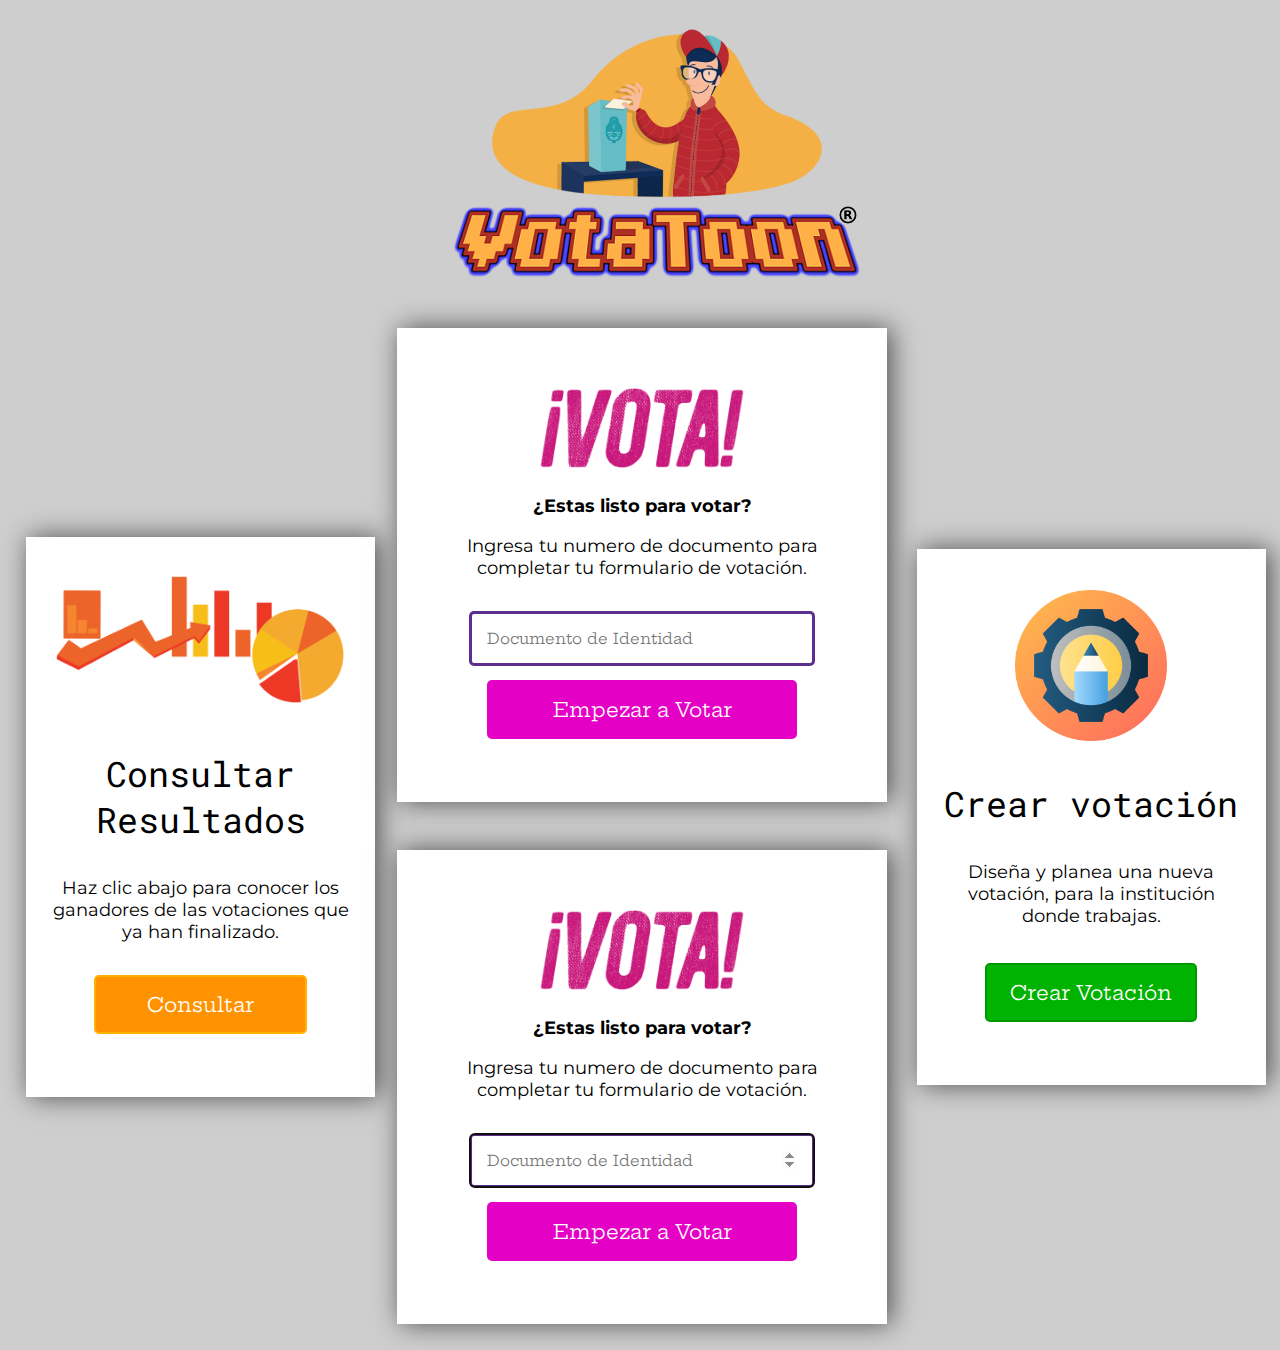
==== index.html @ 3b451fb2 "Update index.html" ====
<!DOCTYPE html>
<html>
<head>
	<meta charset="UTF-8"/>
	<title>VotaToon</title>
	<link rel="stylesheet" type="text/css" href="estilos.css">
</head>
<body class="bodyStyle">
<div align="center">
<img src="imagenes/headerLastR.png" id="header" align="center">
</div>
<div>
	<table id="home">
		<tr id="general">
			<td id="left">
				<table id="estiloSombra" align="center">
					<tr id="general" align="center">
						<td id="general">
							<center><img src="imagenes/resultado.png" id="resultado"></center>
							<p id="titulos">Consultar Resultados</p>
							<p id="textos">Haz clic abajo para conocer los ganadores de las votaciones que ya han finalizado.</p>
						</td>
					</tr>
					<form method="post">
					
					<tr id="general" align="center">
						<td id="general">
							<input type="submit" name="" value="Consultar" id="submit1">

						</td>
					</tr>
					<tr>
						<td>
							<br>
							<br>
						</td>
					</tr>
					</form>
				</table>				
			</td>

			<td id="central">
				<table id="estiloSombra" align="center">
					<tr id="general" align="center">
						<td id="general">
							<br>
							<br>
							<img src="imagenes/votar.png" id="center">
						</td>
					</tr>
					<br>
					<tr id="general" align="center">
						<td id="generalPadding">
							<p id="textos"><b>¿Estas listo para votar?</b></p>
							<p id="textos">Ingresa tu numero de documento para completar tu formulario de votación.</p>
						</td>
					</tr>
					<form method="post">
					<tr id="general" align="center">
						<td id="general">
							<input type="number" name="documento" placeholder="Documento de Identidad" required="true" id="texto">

						</td>
					</tr>
					<tr id="general" align="center">
						<td id="general">
							<input type="submit" name="" value="Empezar a Votar" id="submit">
						</td>
					</tr>
					<tr>
						<td>
							<br>
							<br>
						</td>
					</tr>
					</form>
				</table>
				<table id="estiloSombra" align="center">
					<tr id="general" align="center">
						<td id="general">
							<br>
							<br>
							<img src="imagenes/votar.png" id="center">
						</td>
					</tr>
					<br>
					<tr id="general" align="center">
						<td id="generalPadding">
							<p id="textos"><b>¿Estas listo para votar?</b></p>
							<p id="textos">Ingresa tu numero de documento para completar tu formulario de votación.</p>
						</td>
					</tr>
					<form method="post">
					<tr id="general" align="center">
						<td id="general">
							<input type="number" name="documento" placeholder="Documento de Identidad" required="true" id="texto" autofocus="true">
							
						</td>
					</tr>
					<tr id="general" align="center">
						<td id="general">
							<input type="submit" name="" value="Empezar a Votar" id="submit">
						</td>
					</tr>
					<tr>
						<td>
							<br>
							<br>
						</td>
					</tr>
					</form>
				</table>
			</td>
			<td id="right">
				<table id="estiloSombra" align="center">
					<tr id="general" align="center">
						<td id="general">
							<br>
							<center><img src="imagenes/crear.png" id="crear"></center>
							<p id="titulos">Crear votación</p>
							<p id="textos">Diseña y planea una nueva votación, para la institución donde trabajas.</p>
						</td>
					</tr>
					<tr id="general" align="center">
						<td id="general">
							
						</td>
					</tr>
					<form method="post">
					<tr id="general" align="center">
						<td id="general">
							<input type="submit" name="" value="Crear Votación" id="submit2">
						</td>
					</tr>
					<tr>
						<td>
							<br>
							<br>
						</td>
					</tr>
					</form>
				</table>
			</td>
		</tr>
	</table>
</div>

</body>
</html>

<!--

// https://www.color-hex.com/color-palette/84440
// https://www.color-hex.com/color-palette/84439

-->
---- estilos.css ----
@import url('https://fonts.googleapis.com/css?family=Hepta+Slab&display=swap');
@import url('https://fonts.googleapis.com/css?family=Source+Sans+Pro&display=swap');
@import url('https://fonts.googleapis.com/css?family=Montserrat&display=swap');
@import url('https://fonts.googleapis.com/css?family=Roboto+Mono&display=swap');

.bodyStyle {
  background-color: #cecece; 
}

.botoncontacto
{background-image: url(imagenes/votar.png); width: 100%; height: 100%; border-width: 0}

table#estiloSombra {
  width: 95%;
	align-content: center;
  padding: 20px;
  margin: 15px;
  background-color: white;

	-webkit-box-shadow: 4px 0px 25px 0px rgba(0,0,0,0.62);
	-moz-box-shadow: 4px 0px 25px 0px rgba(0,0,0,0.62);
	box-shadow: 4px 0px 25px 0px rgba(0,0,0,0.62);
}

table#home {
  width: 100%;
}

img#header {
  width: 40%;
}

img#crear {
  width: 50%;
}

img#center {
  width: 50%;
}

img#resultado {
  width: 100%;
}

tr#general {
  width: 95%;
}

td#central {
  width: 35%;
}

td#left {
  width: 25%;
}

td#right {
  width: 25%;
}

//Grid 
.item1 { grid-area: header; }
.item2 { grid-area: menu; }
.item3 { grid-area: main; }
.item4 { grid-area: right; }
.item5 { grid-area: footer; }

.grid-container {
  display: grid;
  grid-template-areas:
    'header header header header header header'
    'main main main main right right'
    'menu footer footer footer footer footer';
  grid-gap: 10px;
  background-color: #2196F3;
  padding: 10px;
}

.grid-container > div {
  background-color: rgba(255, 255, 255, 0.8);
  text-align: center;
  padding: 20px 0;
  font-size: 30px;
}

p#textos {
  font-family: 'Montserrat', sans-serif;
  font-size: 18px;
}

p#titulos {
  font-family: 'Roboto Mono', monospace;
  font-size: 35px;
}

input#texto {
    margin-top: 10px;
    padding: 15px;
    width: 70%;
    font-size: 15px;
    font-family: 'Hepta Slab', serif;
    border: 3px solid #5b2e90;
    border-radius: 5px;
}

input#submit {
    margin-top: 10px;
    padding: 15px;
    width: 70%;
    font-size: 20px;
    font-family: 'Hepta Slab', serif;
    background-color: #e500c5;
    border: 2px solid #e500c5;
    border-radius: 5px;
    border-radius: 5px;
    color: white;
    
    
}

input#submit:hover {
    margin-top: 10px;
    padding: 15px;
    width: 70%;
    font-size: 20px;
    font-family: 'Hepta Slab', serif;
    border: 2px solid #e500c5;
    border-radius: 5px;
    border-radius: 5px;
    border: 2px solid #cc00af;
    background-color: #cc00af;
    
    color: white;
    
}

input#submit1 {
    margin-top: 10px;
    padding: 15px;
    width: 70%;
    font-size: 20px;
    font-family: 'Hepta Slab', serif;
    background-color: #ff9200;
    border: 2px solid #ff9200;
    border-radius: 5px;
    border-radius: 5px;
    border: 2px solid #ffb200;
    color: white;
    
    
}

input#submit1:hover {
    margin-top: 10px;
    padding: 15px;
    width: 70%;
    font-size: 20px;
    font-family: 'Hepta Slab', serif;
    border: 2px solid #ff9200;
    border-radius: 5px;
    border-radius: 5px;
    border: 2px solid #ffb200;
    background-color: #ffb200;
    color: white;
    
}

input#submit2 {
    margin-top: 10px;
    padding: 15px;
    width: 70%;
    font-size: 20px;
    font-family: 'Hepta Slab', serif;
    background-color: #00b300;
    border: 2px solid #00b300;
    border-radius: 5px;
    border-radius: 5px;
    border: 2px solid #009a00;
    color: white;
    
    
}

input#submit2:hover {
    margin-top: 10px;
    padding: 15px;
    width: 70%;
    font-size: 20px;
    font-family: 'Hepta Slab', serif;
    border: 2px solid #00b300;
    border-radius: 5px;
    border-radius: 5px;
    border: 2px solid #009a00;
    background-color: #009a00;
    color: white;
    
}

#ff9200
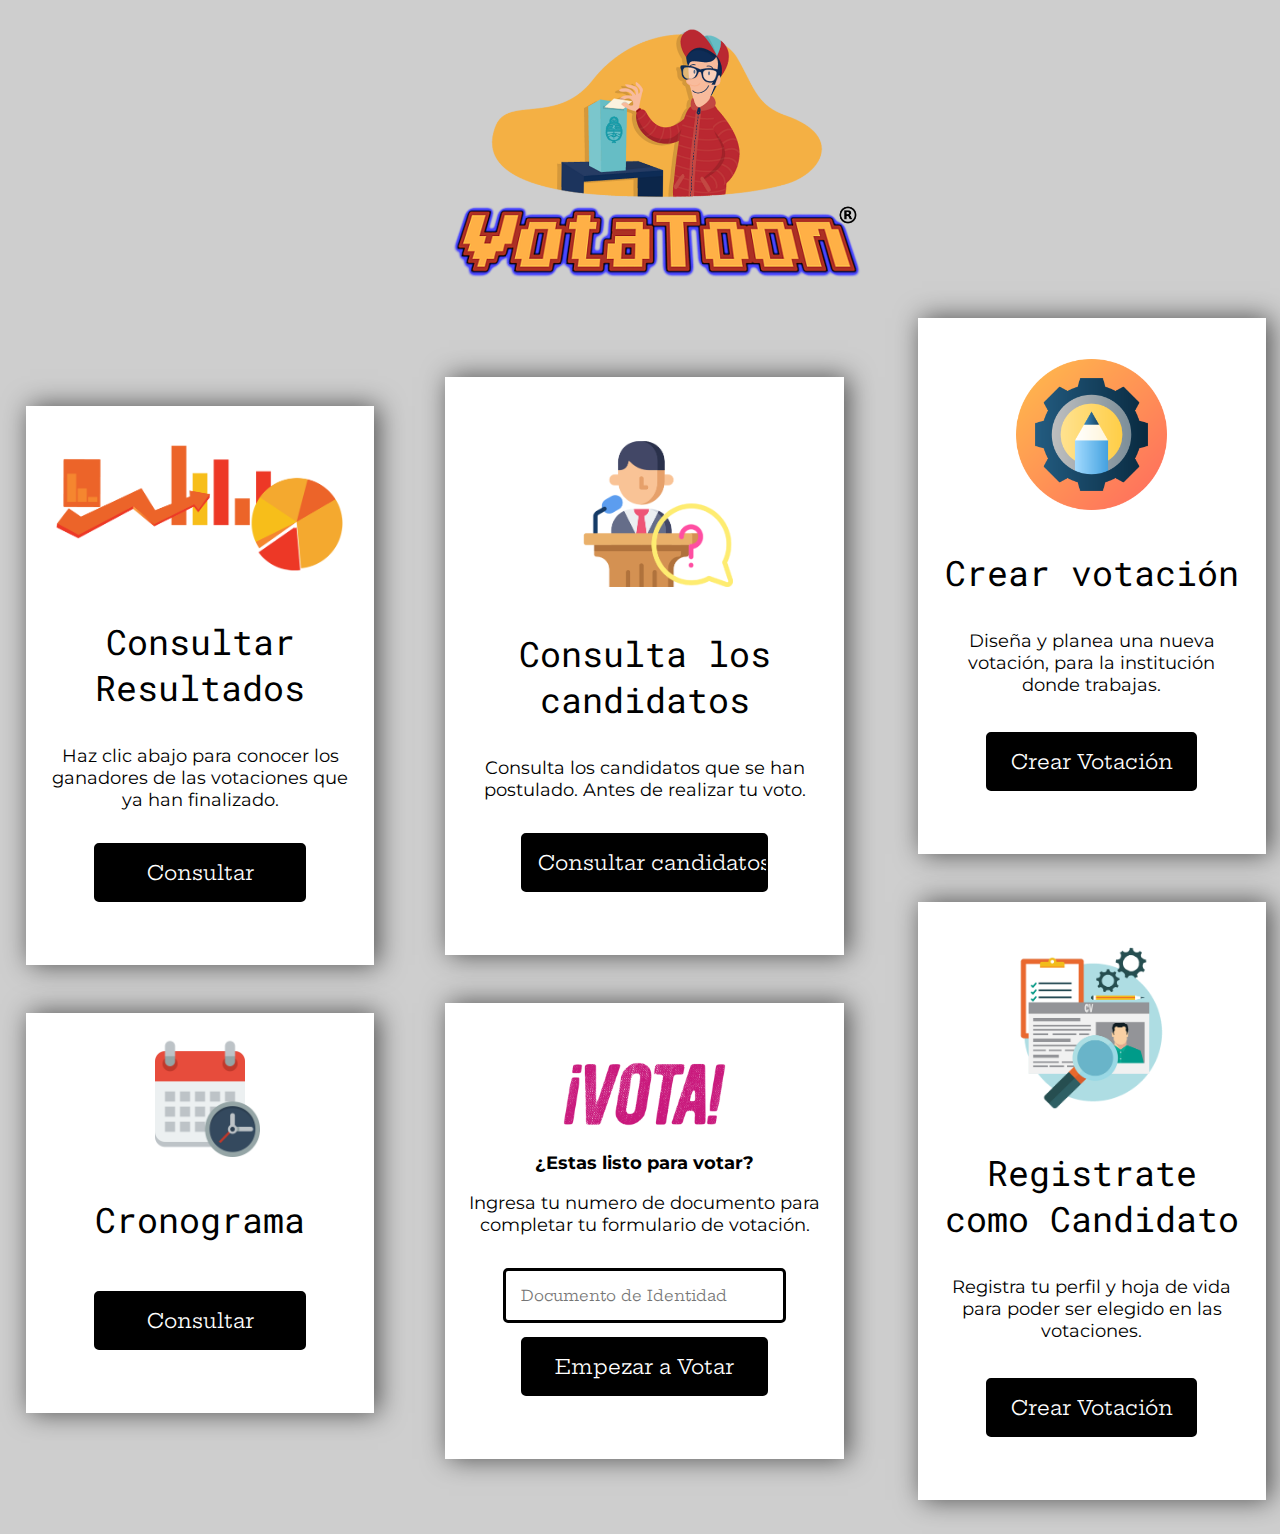
==== commit c39ac144: "Home terminado" ====
--- a/index.html
+++ b/index.html
@@ -25,7 +25,33 @@
 					
 					<tr id="general" align="center">
 						<td id="general">
-							<input type="submit" name="" value="Consultar" id="submit1">
+							<input type="submit" name="" value="Consultar" id="submit">
+
+						</td>
+					</tr>
+					<tr>
+						<td>
+							<br>
+							<br>
+						</td>
+					</tr>
+					</form>
+				</table>
+
+				<br>
+				<table id="estiloSombra" align="center">
+					<tr id="general" align="center">
+						<td id="general">
+							<center><img src="imagenes/calendario.png" id="calendario"></center>
+							<p id="titulos">Cronograma</p>
+							<p id="textos"></p>
+						</td>
+					</tr>
+					<form method="post">
+					
+					<tr id="general" align="center">
+						<td id="general">
+							<input type="submit" name="" value="Consultar" id="submit">
 
 						</td>
 					</tr>
@@ -40,6 +66,37 @@
 			</td>
 
 			<td id="central">
+			
+				<table id="estiloSombra" align="center">
+					<tr id="general" align="center">
+						<td id="general">
+							<br>
+							<br>
+							<img src="imagenes/candidato.png" id="center">
+						</td>
+					</tr>
+					<br>
+					<tr id="general" align="center">
+						<td id="generalPadding">
+							<p id="titulos">Consulta los candidatos</p>
+							<p id="textos">Consulta los candidatos que se han postulado. Antes de realizar tu voto.</p>
+						</td>
+					</tr>
+					<form method="post">
+					<tr id="general" align="center">
+						<td id="general">
+							<input type="submit" name="" value="Consultar candidatos" id="submit">
+						</td>
+					</tr>
+					<tr>
+						<td>
+							<br>
+							<br>
+						</td>
+					</tr>
+					</form>
+				</table>
+
 				<table id="estiloSombra" align="center">
 					<tr id="general" align="center">
 						<td id="general">
@@ -75,41 +132,6 @@
 					</tr>
 					</form>
 				</table>
-				<table id="estiloSombra" align="center">
-					<tr id="general" align="center">
-						<td id="general">
-							<br>
-							<br>
-							<img src="imagenes/votar.png" id="center">
-						</td>
-					</tr>
-					<br>
-					<tr id="general" align="center">
-						<td id="generalPadding">
-							<p id="textos"><b>¿Estas listo para votar?</b></p>
-							<p id="textos">Ingresa tu numero de documento para completar tu formulario de votación.</p>
-						</td>
-					</tr>
-					<form method="post">
-					<tr id="general" align="center">
-						<td id="general">
-							<input type="number" name="documento" placeholder="Documento de Identidad" required="true" id="texto" autofocus="true">
-							
-						</td>
-					</tr>
-					<tr id="general" align="center">
-						<td id="general">
-							<input type="submit" name="" value="Empezar a Votar" id="submit">
-						</td>
-					</tr>
-					<tr>
-						<td>
-							<br>
-							<br>
-						</td>
-					</tr>
-					</form>
-				</table>
 			</td>
 			<td id="right">
 				<table id="estiloSombra" align="center">
@@ -129,7 +151,37 @@
 					<form method="post">
 					<tr id="general" align="center">
 						<td id="general">
-							<input type="submit" name="" value="Crear Votación" id="submit2">
+							<input type="submit" name="" value="Crear Votación" id="submit">
+						</td>
+					</tr>
+					<tr>
+						<td>
+							<br>
+							<br>
+						</td>
+					</tr>
+					</form>
+				</table>
+				<br>
+
+				<table id="estiloSombra" align="center">
+					<tr id="general" align="center">
+						<td id="general">
+							<br>
+							<center><img src="imagenes/personero.png" id="crear"></center>
+							<p id="titulos">Registrate como Candidato</p>
+							<p id="textos">Registra tu perfil y hoja de vida para poder ser elegido en las votaciones.</p>
+						</td>
+					</tr>
+					<tr id="general" align="center">
+						<td id="general">
+							
+						</td>
+					</tr>
+					<form method="post">
+					<tr id="general" align="center">
+						<td id="general">
+							<input type="submit" name="" value="Crear Votación" id="submit">
 						</td>
 					</tr>
 					<tr>
--- a/estilos.css
+++ b/estilos.css
@@ -30,6 +30,10 @@
   width: 40%;
 }
 
+img#calendario {
+  width: 40%;
+}
+
 img#crear {
   width: 50%;
 }
@@ -48,6 +52,7 @@
 
 td#central {
   width: 35%;
+  padding: 50px;
 }
 
 td#left {
@@ -99,7 +104,7 @@
     width: 70%;
     font-size: 15px;
     font-family: 'Hepta Slab', serif;
-    border: 3px solid #5b2e90;
+    border: 3px solid black;
     border-radius: 5px;
 }
 
@@ -109,8 +114,8 @@
     width: 70%;
     font-size: 20px;
     font-family: 'Hepta Slab', serif;
-    background-color: #e500c5;
-    border: 2px solid #e500c5;
+    background-color: black;
+    border: 2px solid black;
     border-radius: 5px;
     border-radius: 5px;
     color: white;
@@ -124,78 +129,14 @@
     width: 70%;
     font-size: 20px;
     font-family: 'Hepta Slab', serif;
-    border: 2px solid #e500c5;
+    border: 2px solid black;
     border-radius: 5px;
     border-radius: 5px;
-    border: 2px solid #cc00af;
-    background-color: #cc00af;
-    
-    color: white;
+    border: 2px solid black;
+    background-color: #d0cfcf;
+    color: black;
     
 }
 
-input#submit1 {
-    margin-top: 10px;
-    padding: 15px;
-    width: 70%;
-    font-size: 20px;
-    font-family: 'Hepta Slab', serif;
-    background-color: #ff9200;
-    border: 2px solid #ff9200;
-    border-radius: 5px;
-    border-radius: 5px;
-    border: 2px solid #ffb200;
-    color: white;
-    
-    
-}
-
-input#submit1:hover {
-    margin-top: 10px;
-    padding: 15px;
-    width: 70%;
-    font-size: 20px;
-    font-family: 'Hepta Slab', serif;
-    border: 2px solid #ff9200;
-    border-radius: 5px;
-    border-radius: 5px;
-    border: 2px solid #ffb200;
-    background-color: #ffb200;
-    color: white;
-    
-}
-
-input#submit2 {
-    margin-top: 10px;
-    padding: 15px;
-    width: 70%;
-    font-size: 20px;
-    font-family: 'Hepta Slab', serif;
-    background-color: #00b300;
-    border: 2px solid #00b300;
-    border-radius: 5px;
-    border-radius: 5px;
-    border: 2px solid #009a00;
-    color: white;
-    
-    
-}
-
-input#submit2:hover {
-    margin-top: 10px;
-    padding: 15px;
-    width: 70%;
-    font-size: 20px;
-    font-family: 'Hepta Slab', serif;
-    border: 2px solid #00b300;
-    border-radius: 5px;
-    border-radius: 5px;
-    border: 2px solid #009a00;
-    background-color: #009a00;
-    color: white;
-    
-}
-
-#ff9200
 
 
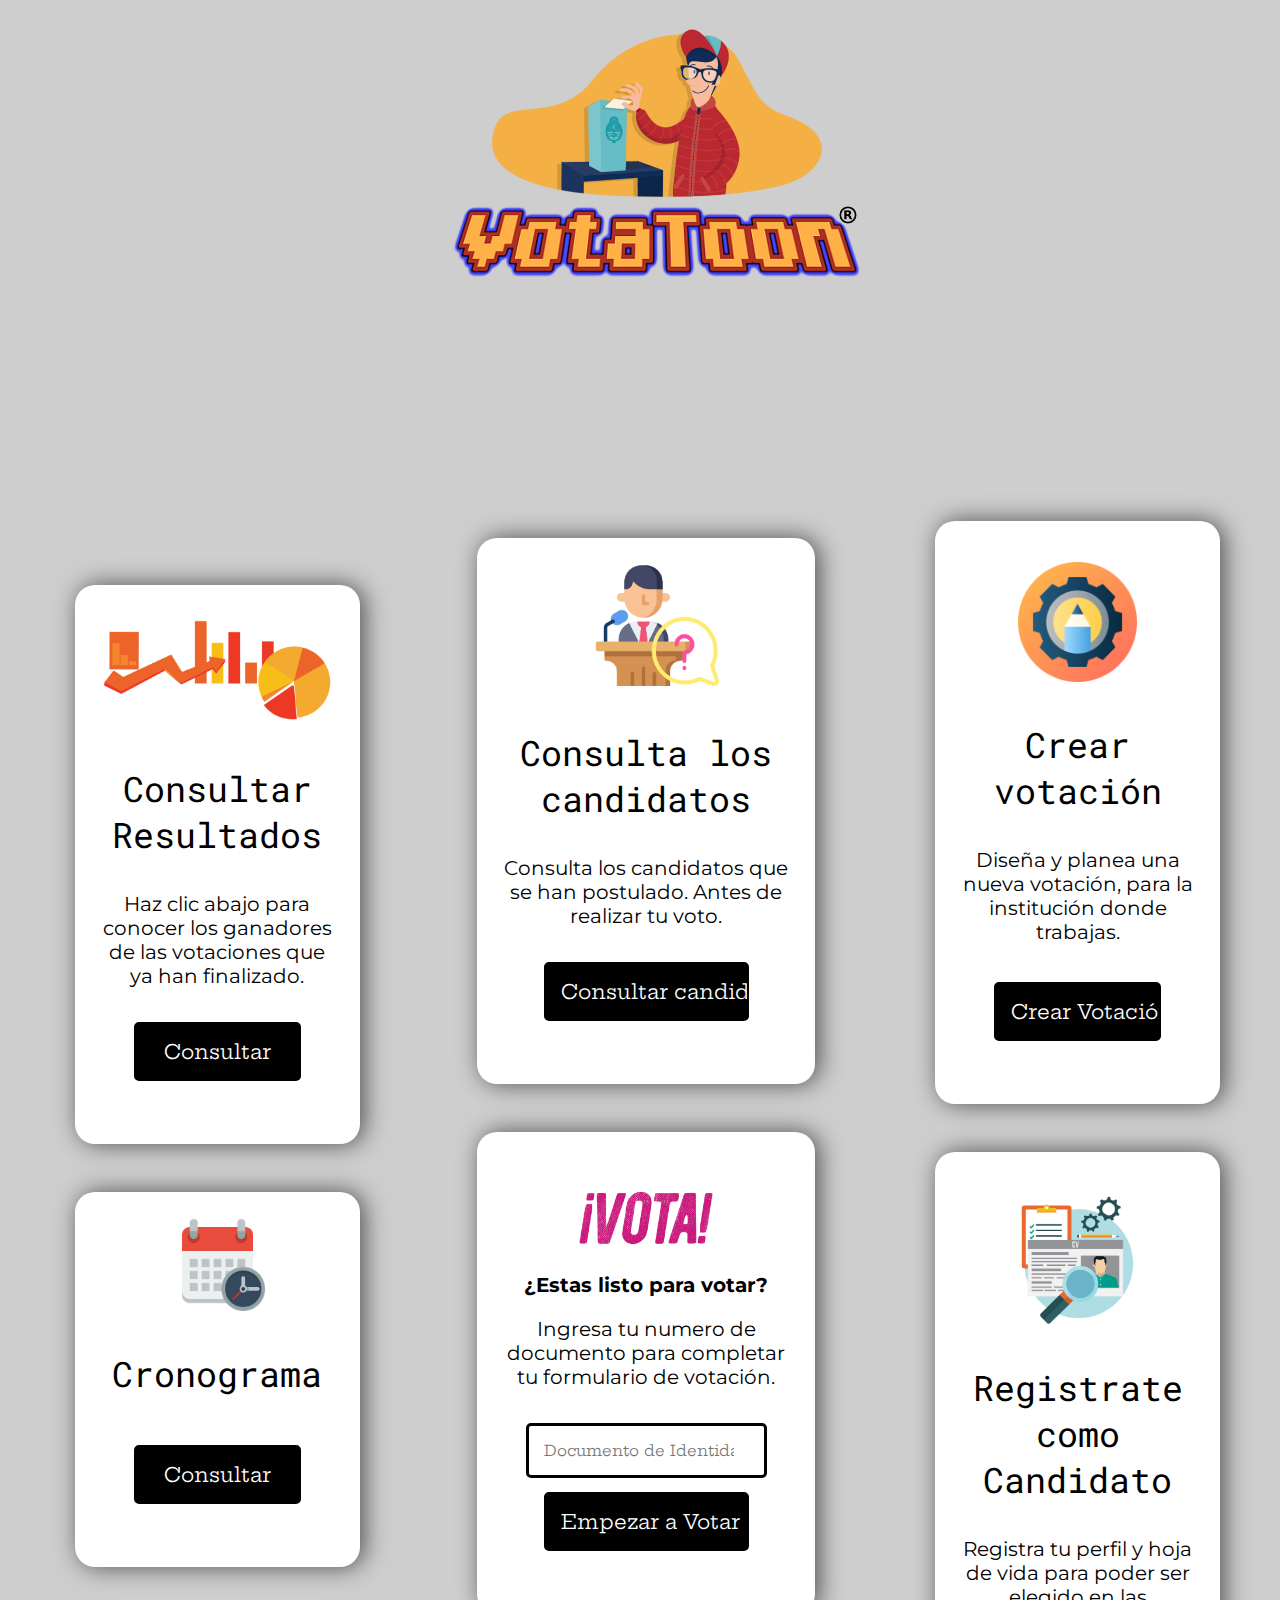
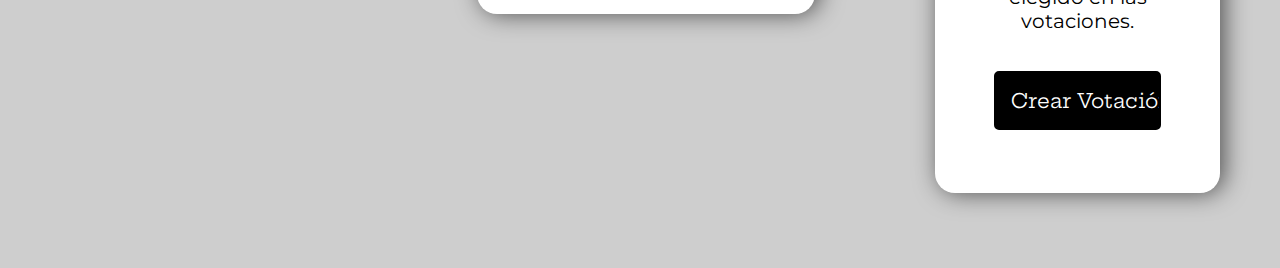
==== commit d0b3c765: "Avances 13-11-2019 en clase Des Web Edward" ====
--- a/index.html
+++ b/index.html
@@ -65,17 +65,13 @@
 				</table>				
 			</td>
 
-			<td id="central">
-			
-				<table id="estiloSombra" align="center">
-					<tr id="general" align="center">
-						<td id="general">
-							<br>
-							<br>
+			<td id="central">	
+				<table id="estiloSombra" align="center">
+					<tr id="general" align="center">
+						<td id="general">
 							<img src="imagenes/candidato.png" id="center">
 						</td>
 					</tr>
-					<br>
 					<tr id="general" align="center">
 						<td id="generalPadding">
 							<p id="titulos">Consulta los candidatos</p>
@@ -134,6 +130,15 @@
 				</table>
 			</td>
 			<td id="right">
+				<br>
+				<br>
+				<br>
+				<br>
+				<br>
+				<br>
+				<br>
+				<br>
+				<br>
 				<table id="estiloSombra" align="center">
 					<tr id="general" align="center">
 						<td id="general">
--- a/estilos.css
+++ b/estilos.css
@@ -16,10 +16,22 @@
   padding: 20px;
   margin: 15px;
   background-color: white;
+  border-radius: 20px;
 
 	-webkit-box-shadow: 4px 0px 25px 0px rgba(0,0,0,0.62);
 	-moz-box-shadow: 4px 0px 25px 0px rgba(0,0,0,0.62);
 	box-shadow: 4px 0px 25px 0px rgba(0,0,0,0.62);
+}
+
+table#estiloSombratransparente {
+  width: 95%;
+  align-content: center;
+  padding: 20px;
+  margin: 15px;
+  border-radius: 20px;
+  -webkit-box-shadow: 4px 0px 25px 0px rgba(0,0,0,0.62);
+  -moz-box-shadow: 4px 0px 25px 0px rgba(0,0,0,0.62);
+  box-shadow: 4px 0px 25px 0px rgba(0,0,0,0.62);
 }
 
 table#home {
@@ -51,17 +63,49 @@
 }
 
 td#central {
-  width: 35%;
+  width: 25%;
   padding: 50px;
 }
 
 td#left {
   width: 25%;
+  padding: 50px;
 }
 
 td#right {
   width: 25%;
+  padding: 50px;
 }
+
+td#left1-1 {
+  width: 25%;
+}
+
+td#central1-2 {
+  width: 20%;
+  background-color: white;
+  width: 95%;
+  align-content: center;
+  padding: 20px;
+  margin: 15px;
+  background-color: white;
+  border-radius: 20px;
+
+  -webkit-box-shadow: 4px 0px 25px 0px rgba(0,0,0,0.62);
+  -moz-box-shadow: 4px 0px 25px 0px rgba(0,0,0,0.62);
+  box-shadow: 4px 0px 25px 0px rgba(0,0,0,0.62);
+}
+
+td#central1-3 {
+  width: 30%;
+  vertical-align: text-top;
+}
+
+td#right1-4 {
+  width: 25%;
+}
+
+
 
 //Grid 
 .item1 { grid-area: header; }
@@ -90,7 +134,7 @@
 
 p#textos {
   font-family: 'Montserrat', sans-serif;
-  font-size: 18px;
+  font-size: 20px;
 }
 
 p#titulos {
@@ -138,5 +182,14 @@
     
 }
 
+.cajasregistropersonero {
+  margin-top: 10px;
+  padding: 15px;
+  width: 70%;
+  font-size: 15px;
+  font-family: 'Raleway', sans-serif;
+  border: 2px solid #0C8D00;
+  border-radius: 5px;
+}
 
 
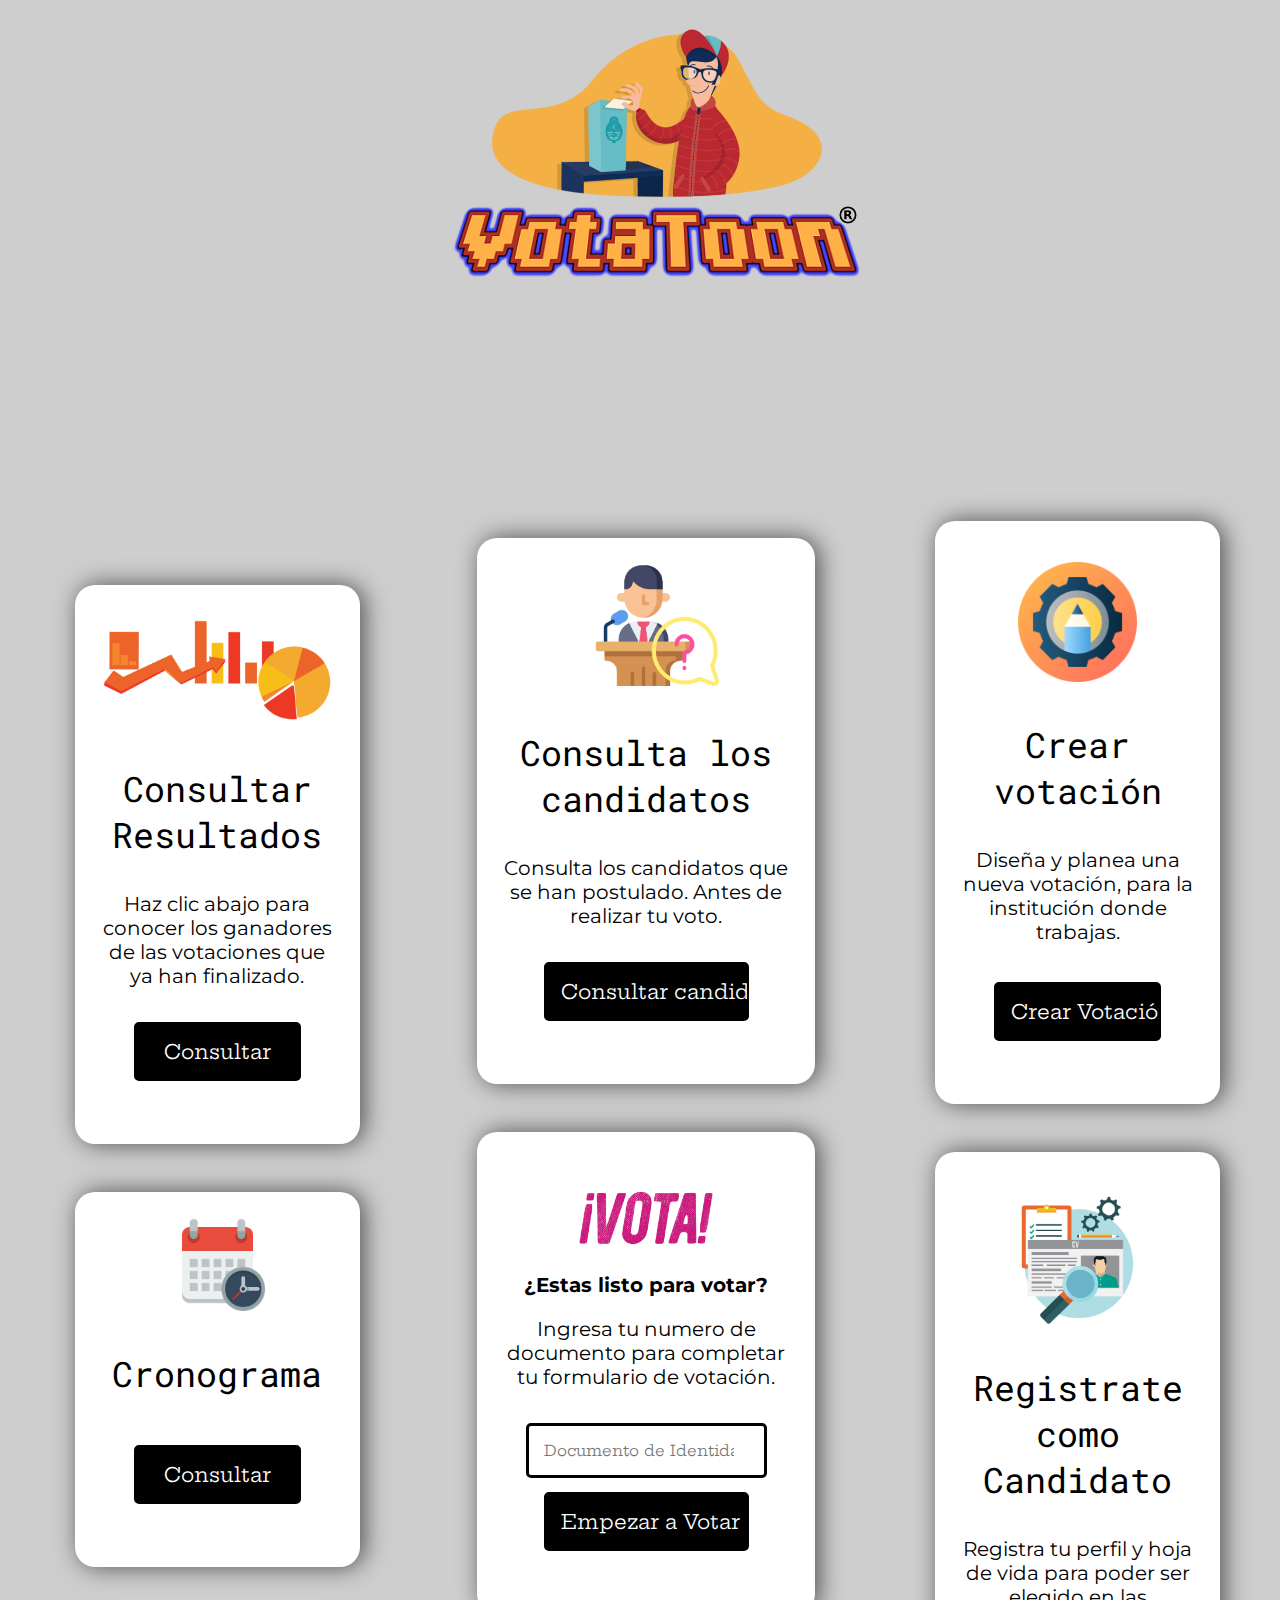
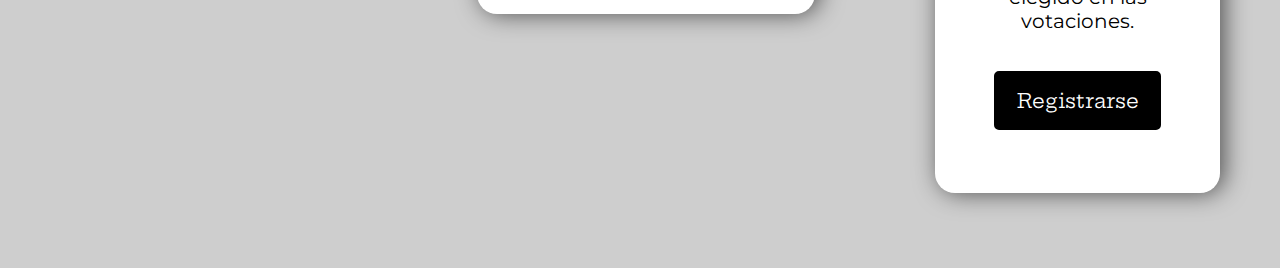
==== commit 21ed8fda: "Creacion de nuevos archivos" ====
--- a/index.html
+++ b/index.html
@@ -180,13 +180,12 @@
 					</tr>
 					<tr id="general" align="center">
 						<td id="general">
-							
-						</td>
-					</tr>
-					<form method="post">
-					<tr id="general" align="center">
-						<td id="general">
-							<input type="submit" name="" value="Crear Votación" id="submit">
+						</td>
+					</tr>
+					<form method="post" action="registrarCandidato/registrarPrueba.php">
+					<tr id="general" align="center">
+						<td id="general">
+							<input type="submit" name="" value="Registrarse" id="submit">
 						</td>
 					</tr>
 					<tr>
--- a/estilos.css
+++ b/estilos.css
@@ -84,7 +84,6 @@
 td#central1-2 {
   width: 20%;
   background-color: white;
-  width: 95%;
   align-content: center;
   padding: 20px;
   margin: 15px;
